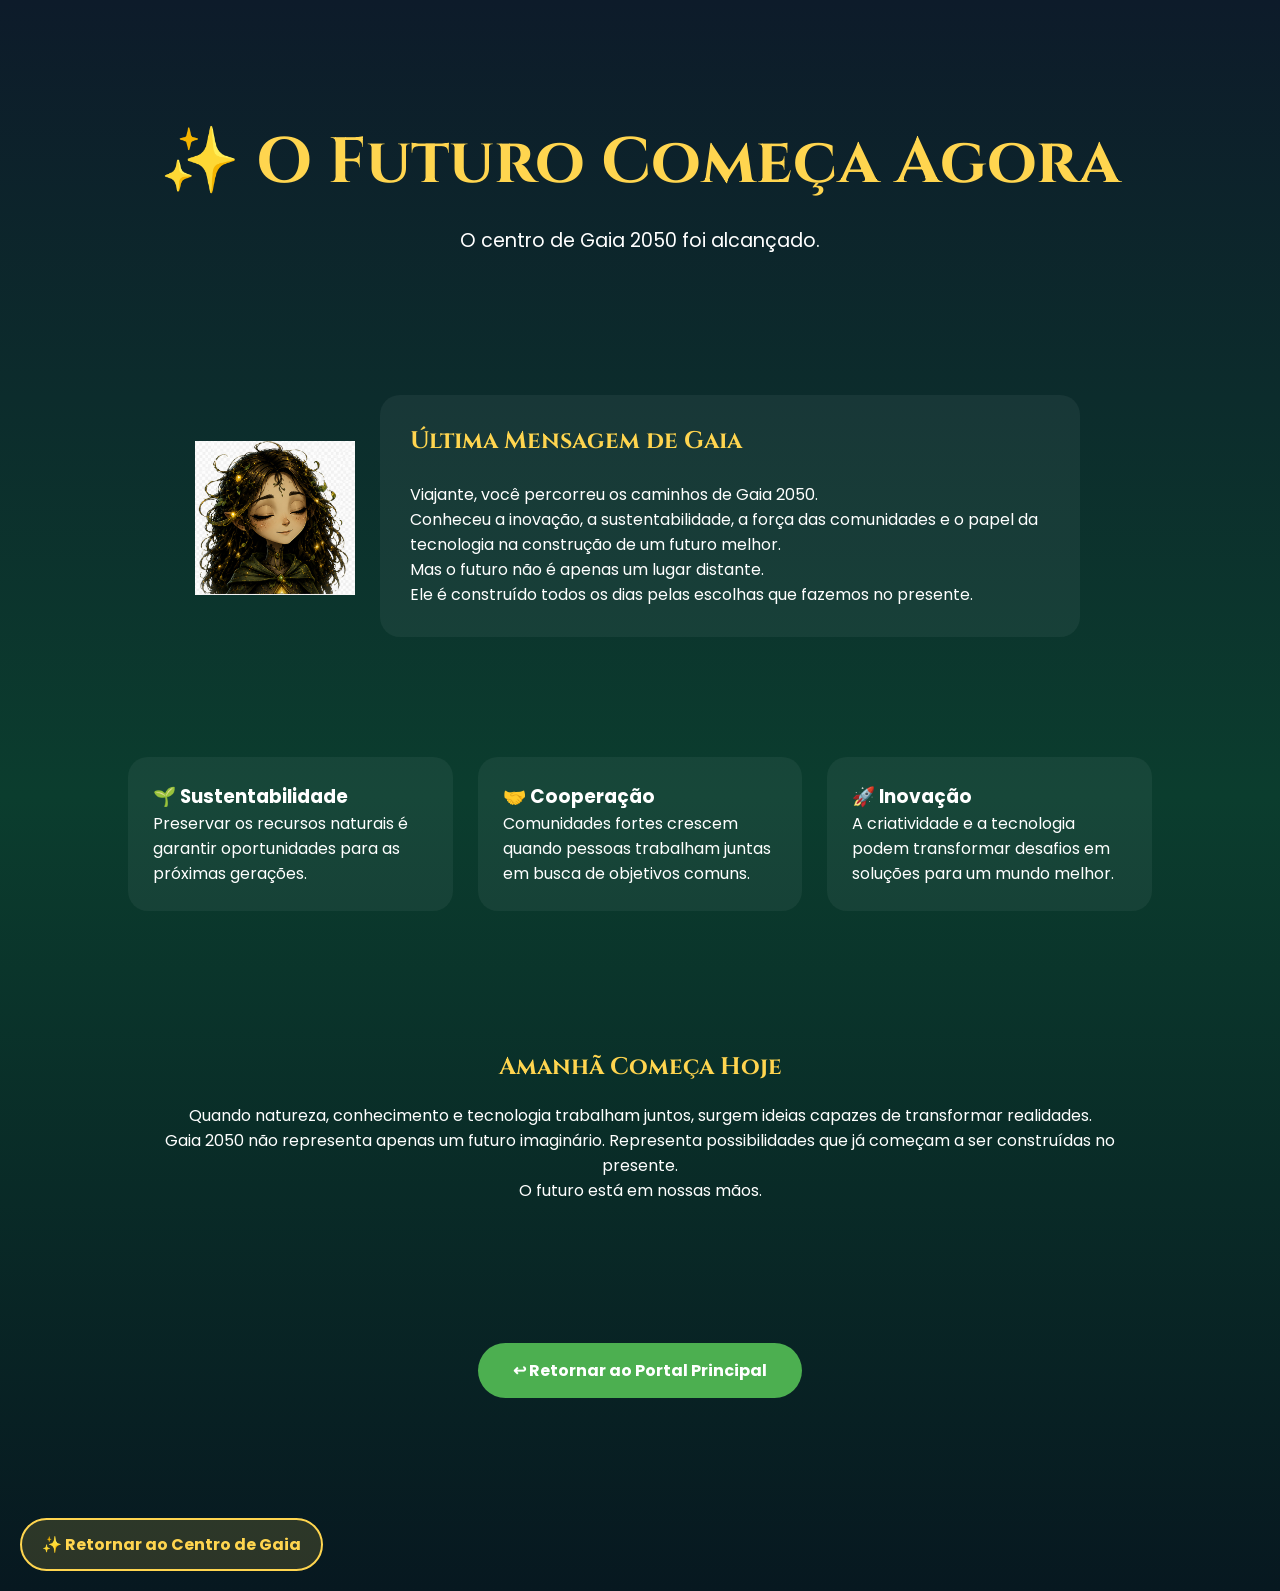
==== pages/conclusao.html @ 6778306f "Add files via upload" ====
<!DOCTYPE html>
<html lang="pt-BR">

<head>
    <meta charset="UTF-8">
    <meta name="viewport" content="width=device-width, initial-scale=1.0">
    <title>Conclusão | Gaia 2050</title>

    <link rel="stylesheet" href="../css/style.css">
</head>

<body>

    <section class="portal-banner">

        <h1>✨ O Futuro Começa Agora</h1>

        <p>
            O centro de Gaia 2050 foi alcançado.
        </p>

    </section>

    <section class="gaia-guide">

        <div class="gaia-avatar">
         <img src="../assets/img/gaia-feliz.png"
     alt="Gaia">
        </div>

        <div class="gaia-message">

            <h2>Última Mensagem de Gaia</h2>

            <p>
                Viajante, você percorreu os caminhos de Gaia 2050.
            </p>

            <p>
                Conheceu a inovação, a sustentabilidade, a força das comunidades e o papel da tecnologia na construção de um futuro melhor.
            </p>

            <p>
                Mas o futuro não é apenas um lugar distante.
            </p>

            <p>
                Ele é construído todos os dias pelas escolhas que fazemos no presente.
            </p>

        </div>

    </section>

    <section class="info-cards">

        <div class="info-card">

            <h3>🌱 Sustentabilidade</h3>

            <p>
                Preservar os recursos naturais é garantir oportunidades para as próximas gerações.
            </p>

        </div>

        <div class="info-card">

            <h3>🤝 Cooperação</h3>

            <p>
                Comunidades fortes crescem quando pessoas trabalham juntas em busca de objetivos comuns.
            </p>

        </div>

        <div class="info-card">

            <h3>🚀 Inovação</h3>

            <p>
                A criatividade e a tecnologia podem transformar desafios em soluções para um mundo melhor.
            </p>

        </div>

    </section>

    <section class="future-message">

        <h2>Amanhã Começa Hoje</h2>

        <p>
            Quando natureza, conhecimento e tecnologia trabalham juntos, surgem ideias capazes de transformar realidades.
        </p>

        <p>
            Gaia 2050 não representa apenas um futuro imaginário.
            Representa possibilidades que já começam a ser construídas no presente.
        </p>

        <p>
            O futuro está em nossas mãos.
        </p>

    </section>

    <section class="final-button">

        <a href="../index.html" class="portal-return">
            ↩ Retornar ao Portal Principal
        </a>

    </section>
 
   <a href="../index.html" class="btn-voltar">
    ✨ Retornar ao Centro de Gaia
</a>

</body>

</html>
---- css/style.css ----
@import url('https://fonts.googleapis.com/css2?family=Cinzel:wght@400;600;700&family=Poppins:wght@300;400;500;600&display=swap');

*{
    margin:0;
    padding:0;
    box-sizing:border-box;
}

body{
    font-family:'Poppins',sans-serif;
    background:linear-gradient(
        180deg,
        #0D1B2A,
        #0B3D2E,
        #071820
    );
    color:white;
    min-height:100vh;
}

.hero{
    height:100vh;
    display:flex;
    justify-content:center;
    align-items:center;
    text-align:center;
    padding:20px;
}

.hero-content h1{
    font-family:'Cinzel',serif;
    font-size:5rem;
    color:#FFD54F;
    margin-bottom:20px;
    text-shadow:0 0 20px rgba(255,213,79,0.5);
}

.slogan{
    font-size:1.3rem;
    max-width:700px;
    margin:0 auto 30px;
}

#enter-btn{
    background:#4CAF50;
    color:white;
    border:none;
    padding:15px 35px;
    border-radius:40px;
    font-size:1rem;
    cursor:pointer;
    transition:0.3s;
}

#enter-btn:hover{
    transform:scale(1.08);
    box-shadow:0 0 25px #4CAF50;
}

section{
    padding:80px 10%;
}

section h2{
    font-family:'Cinzel',serif;
    color:#FFD54F;
    margin-bottom:25px;
}

.gaia-box{
    background:rgba(255,255,255,0.05);
    backdrop-filter:blur(10px);
    border:1px solid rgba(255,255,255,0.1);
    border-radius:20px;
    padding:30px;
    max-width:900px;
    margin:auto;
}

.gaia-box p{
    margin-bottom:15px;
    line-height:1.8;
}

.cards-container{
    display:grid;
    grid-template-columns:repeat(auto-fit,minmax(250px,1fr));
    gap:25px;
    margin-top:40px;
}

.card{
    text-decoration:none;
    color:white;
    background:rgba(255,255,255,0.05);
    border:1px solid rgba(255,255,255,0.1);
    border-radius:20px;
    padding:30px;
    text-align:center;
    transition:0.3s;
    box-shadow: 0 0 20px rgba(255, 213, 79, 0.08);
}

.card:hover{
    transform:translateY(-10px);
    box-shadow:0 0 25px rgba(76,175,80,0.4);
    .card:hover {

    transform: translateY(-10px);

    box-shadow: 0 0 35px rgba(255, 213, 79, 0.35);

}
}

.card h3{
    margin-top:15px;
    font-size:1.2rem;
}

@media(max-width:768px){

    .hero-content h1{
        font-size:3rem;
    }

    .slogan{
        font-size:1rem;
    }

}

/* ===== AGRO DO FUTURO ===== */

.portal-banner {

text-align: center;

padding: 120px 20px 80px;

}

.portal-banner h1 {

font-family: 'Cinzel', serif;

font-size: 4rem;

color: #FFD54F;

margin-bottom: 20px;

}

.portal-banner p {


max-width: 800px;

margin: auto;

font-size: 1.2rem;


}

.gaia-guide {


display: flex;

flex-wrap: wrap;

gap: 30px;

align-items: center;

justify-content: center;

padding: 60px 10%;


}

.gaia-avatar {


font-size: 5rem;

background: rgba(255,255,255,0.05);

border-radius: 50%;

width: 150px;

height: 150px;

display: flex;

align-items: center;

justify-content: center;


}

.gaia-message {


max-width: 700px;

background: rgba(255,255,255,0.05);

border-radius: 20px;

padding: 30px;


}

.info-cards {


display: grid;

grid-template-columns: repeat(auto-fit, minmax(250px, 1fr));

gap: 25px;

padding: 60px 10%;


}

.info-card {


background: rgba(255,255,255,0.05);

border-radius: 20px;

padding: 25px;

transition: .3s;


}

.info-card:hover {


transform: translateY(-8px);


}

.future-message {


text-align: center;

padding: 80px 10%;


}

.future-message h2 {


color: #FFD54F;

margin-bottom: 20px;


}

/* ===== MISSAL ===== */

.missal-gallery {

    text-align: center;

    padding: 80px 10%;
}

.gallery {

    display: grid;

    grid-template-columns: repeat(auto-fit, minmax(250px, 1fr));

    gap: 20px;

    margin-top: 40px;
}

.gallery img {

    width: 100%;

    height: 250px;

    object-fit: cover;

    border-radius: 20px;

    background: rgba(255,255,255,0.05);

    border: 1px solid rgba(255,255,255,0.1);
}

/* ===== AUTOR ===== */

.autor-profile {

    display: flex;

    flex-wrap: wrap;

    align-items: center;

    justify-content: center;

    gap: 40px;

    padding: 60px 10%;
}

.autor-photo img {

    width: 250px;

    height: 250px;

    object-fit: cover;

    border-radius: 50%;

    border: 4px solid #FFD54F;
}

.autor-info {

    max-width: 600px;

    background: rgba(255,255,255,0.05);

    padding: 30px;

    border-radius: 20px;
}

.creator-gallery {

    text-align: center;

    padding: 80px 10%;
}

/* ===== CONCLUSÃO ===== */

.final-button {

    text-align: center;

    padding: 60px 20px 100px;
}

.portal-return {

    display: inline-block;

    padding: 15px 35px;

    border-radius: 50px;

    text-decoration: none;

    background: #4CAF50;

    color: white;

    font-weight: bold;

    transition: 0.3s;
}

.portal-return:hover {

    transform: scale(1.05);

    box-shadow: 0 0 20px rgba(76,175,80,0.5);
}

.gaia-avatar img{

    width:140px;

    height:auto;

    display:block;

    margin:auto;

    transition:.3s;

}

.gaia-avatar img:hover{

    transform:scale(1.05);

}


/* ===== ÁRVORE GAIA ===== */


.arvore-section {

    text-align: center;

    padding: 60px 20px;

}


.arvore-gaia {

    width: 400px;

    max-width: 90%;

    height: auto;

    display: block;

    margin: 30px auto;

}


.arvore-section h2 {

    color: #FFD54F;

    margin-bottom: 15px;

}

.arvore-section p {

    max-width: 700px;

    margin: auto;

    line-height: 1.8;

}

/* ===== GAIA PNG ===== */

.gaia-avatar img {

    width: 160px;

    height: auto;

    display: block;

    margin: auto;

}


/* ===== ANIMAÇÕES ===== */

@keyframes flutuar {

    0% {
        transform: translateY(0px);
    }

    50% {
        transform: translateY(-10px);
    }

    100% {
        transform: translateY(0px);
    }

}

.gaia-avatar img {

    animation: flutuar 3s ease-in-out infinite;

}

@keyframes brilhoArvore {

    0% {
        filter: drop-shadow(0 0 10px rgba(255,213,79,.3));
    }

    50% {
        filter: drop-shadow(0 0 30px rgba(255,213,79,.7));
    }

    100% {
        filter: drop-shadow(0 0 10px rgba(255,213,79,.3));
    }

}

.arvore-gaia {

    animation: brilhoArvore 4s infinite ease-in-out;

}

html {

    scroll-behavior: smooth;

}

@keyframes portalPulse {

    0% {
        box-shadow: 0 0 15px rgba(255,213,79,.05);
    }

    50% {
        box-shadow: 0 0 25px rgba(255,213,79,.15);
    }

    100% {
        box-shadow: 0 0 15px rgba(255,213,79,.05);
    }

}

.card {

    animation: portalPulse 4s infinite;

}

/* ===== O TÚNEL ===== */

#portal-transition {

    position: fixed;

    inset: 0;

    background: rgba(0,0,0,0.95);

    display: flex;

    flex-direction: column;

    align-items: center;

    justify-content: center;

    opacity: 0;

    visibility: hidden;

    transition: .6s;

    z-index: 9999;

}

#portal-transition.active {

    opacity: 1;

    visibility: visible;

}

.portal-circle {

    transform-origin: center;
    width: 160px;
    height: 160px;

    border-radius: 50%;

    border: 6px solid #FFD54F;

    background: radial-gradient(
        circle,
        rgba(255,213,79,0.4) 0%,
        rgba(255,213,79,0.1) 40%,
        transparent 70%
    );

    box-shadow:
        0 0 20px #FFD54F,
        0 0 60px #FFD54F,
        0 0 120px rgba(255,213,79,0.7);

    animation:
        portalSpin 1.5s linear infinite,
        portalPulse 2s ease-in-out infinite;

}

@keyframes portalExpand {

    0% {

        transform: scale(1);

    }

    100% {

        transform: scale(20);

    }

}

#portal-transition.active .portal-circle {

    animation:
        portalSpin 1.5s linear infinite,
        portalPulse 2s ease-in-out infinite,
        portalExpand 1.8s ease-in forwards;

}

#portal-text {

    margin-top: 30px;

    color: white;

    font-size: 1.2rem;

}

@keyframes portalSpin {

    from {

        transform: rotate(0deg) scale(1);

    }

    to {

        transform: rotate(360deg) scale(1.1);

    }

}

@keyframes portalPulse {

    0% {

        transform: scale(1);

    }

    50% {

        transform: scale(1.15);

    }

    100% {

        transform: scale(1);

    }

}

.portal-particles {

    position: absolute;

    width: 8px;

    height: 8px;

    border-radius: 50%;

    background: #FFD54F;

    animation: particleFloat 2s linear infinite;

}

@keyframes particleFloat {

    0% {

        opacity: 1;

        transform:
            translateY(0px)
            scale(1);

    }

    100% {

        opacity: 0;

        transform:
            translateY(-200px)
            scale(0);

    }

}

.portal-message {

    margin-top: 30px;

    text-align: center;

}

.portal-message img {

    width: 120px;

    animation: flutuar 2s infinite ease-in-out;

}

.video-btn {

    display: inline-block;

    margin-top: 20px;

    padding: 15px 30px;

    background: #FFD54F;

    color: #000;

    text-decoration: none;

    border-radius: 30px;

    font-weight: bold;

    transition: .3s;

}

.video-btn:hover {

    transform: scale(1.05);

}

/* ===== BOTÃO VOLTAR ===== */

.btn-voltar {

    display: inline-block;

    margin: 20px;

    padding: 12px 20px;

    background: rgba(255, 213, 79, 0.15);

    color: #FFD54F;

    text-decoration: none;

    border: 2px solid #FFD54F;

    border-radius: 30px;

    font-weight: bold;

    transition: 0.3s;

}

.btn-voltar:hover {

    background: #FFD54F;

    color: #000;

    transform: translateY(-2px);

}
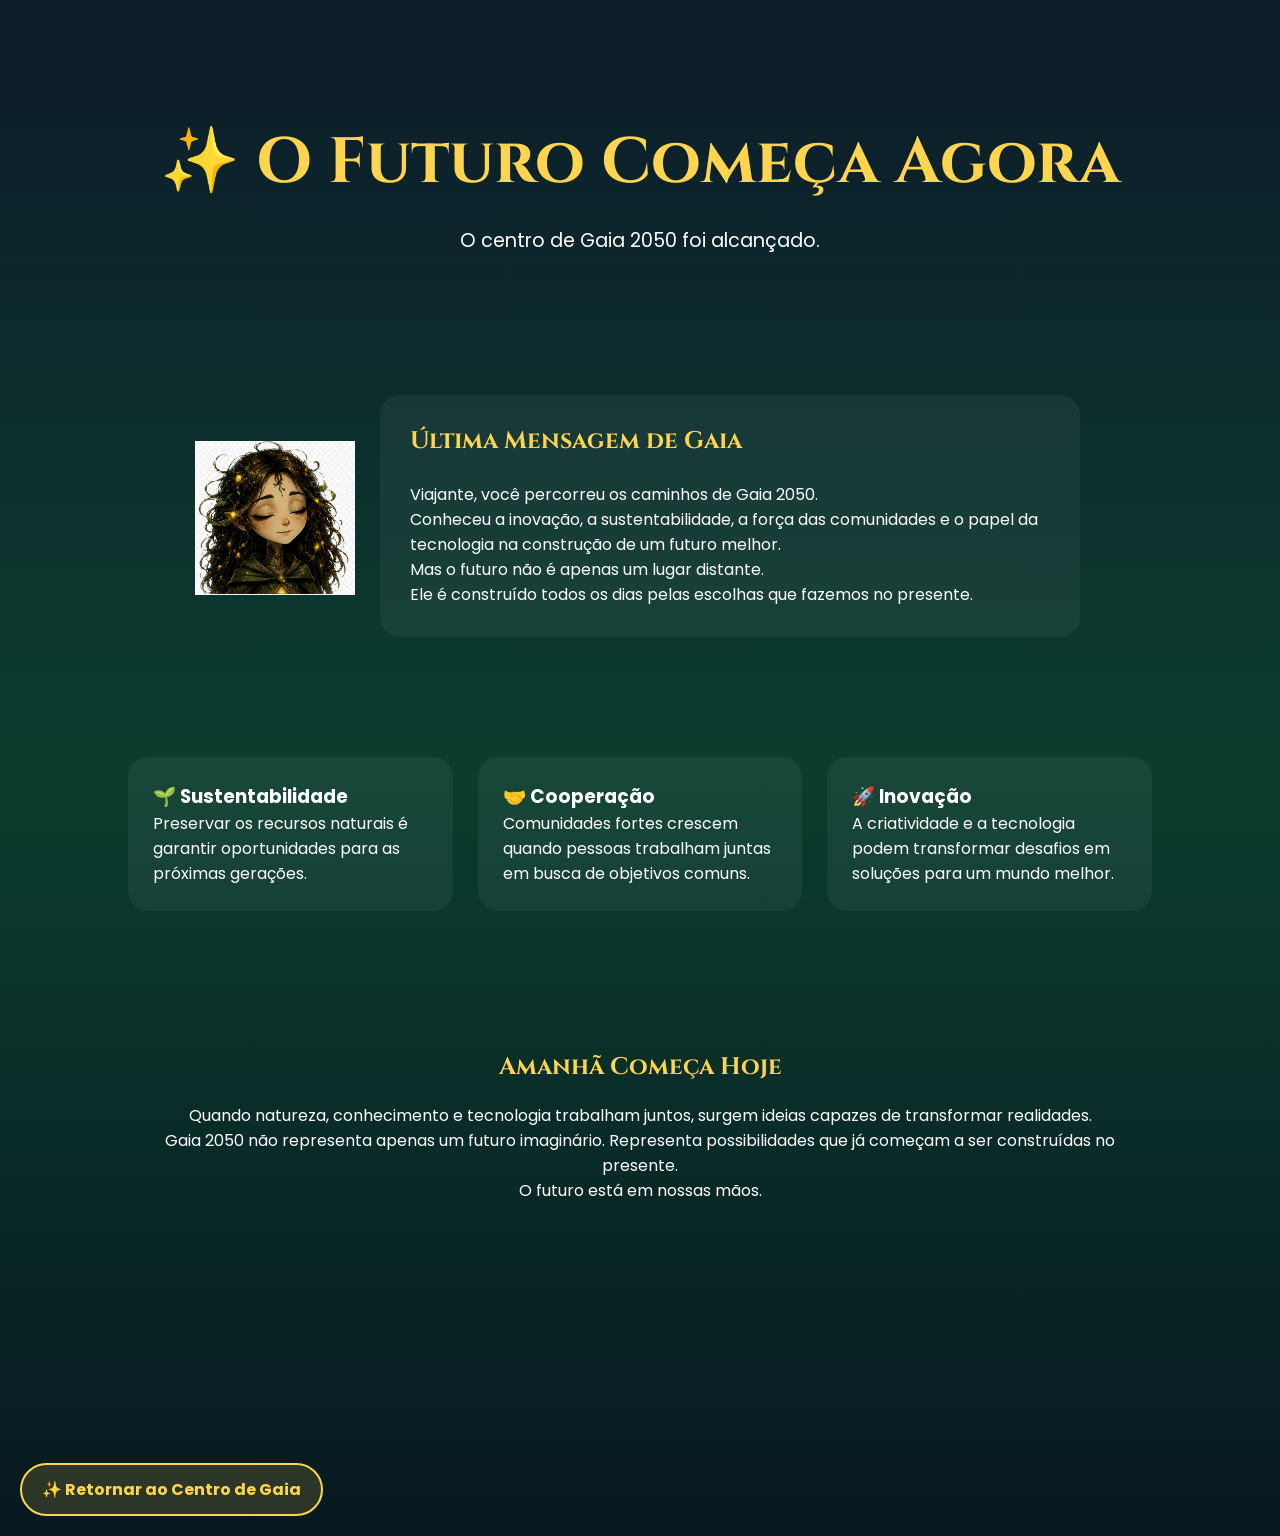
==== commit a1f7a68a: "Add files via upload" ====
--- a/pages/conclusao.html
+++ b/pages/conclusao.html
@@ -107,10 +107,6 @@
 
     <section class="final-button">
 
-        <a href="../index.html" class="portal-return">
-            ↩ Retornar ao Portal Principal
-        </a>
-
     </section>
  
    <a href="../index.html" class="btn-voltar">
--- a/css/style.css
+++ b/css/style.css
@@ -803,3 +803,69 @@
     transform: translateY(-2px);
 
 }
+
+/* ==========================
+   RESPONSIVIDADE MOBILE
+========================== */
+
+@media (max-width: 768px) {
+
+    .hero {
+        padding: 15px;
+    }
+
+    .portal-banner {
+
+    padding: 80px 20px 50px;
+
+}
+
+    .hero-content h1 {
+        font-size: 1.8rem;
+        line-height: 1.2;
+    }
+
+    .portal-banner h1 {
+
+    font-size: 1.8rem;
+
+}
+
+    .slogan {
+        font-size: 1rem;
+        padding: 0 10px;
+    }
+
+    section {
+        padding: 50px 5%;
+    }
+
+    section h2 {
+        font-size: 2rem;
+        text-align: center;
+    }
+
+    .cards-container {
+        grid-template-columns: 1fr;
+        gap: 20px;
+    }
+
+    .card {
+        padding: 25px;
+    }
+
+    .card h3 {
+        font-size: 1.1rem;
+    }
+
+    .gaia-img {
+        width: 180px;
+        max-width: 100%;
+    }
+
+    .arvore-gaia {
+        width: 250px;
+        max-width: 100%;
+    }
+
+}
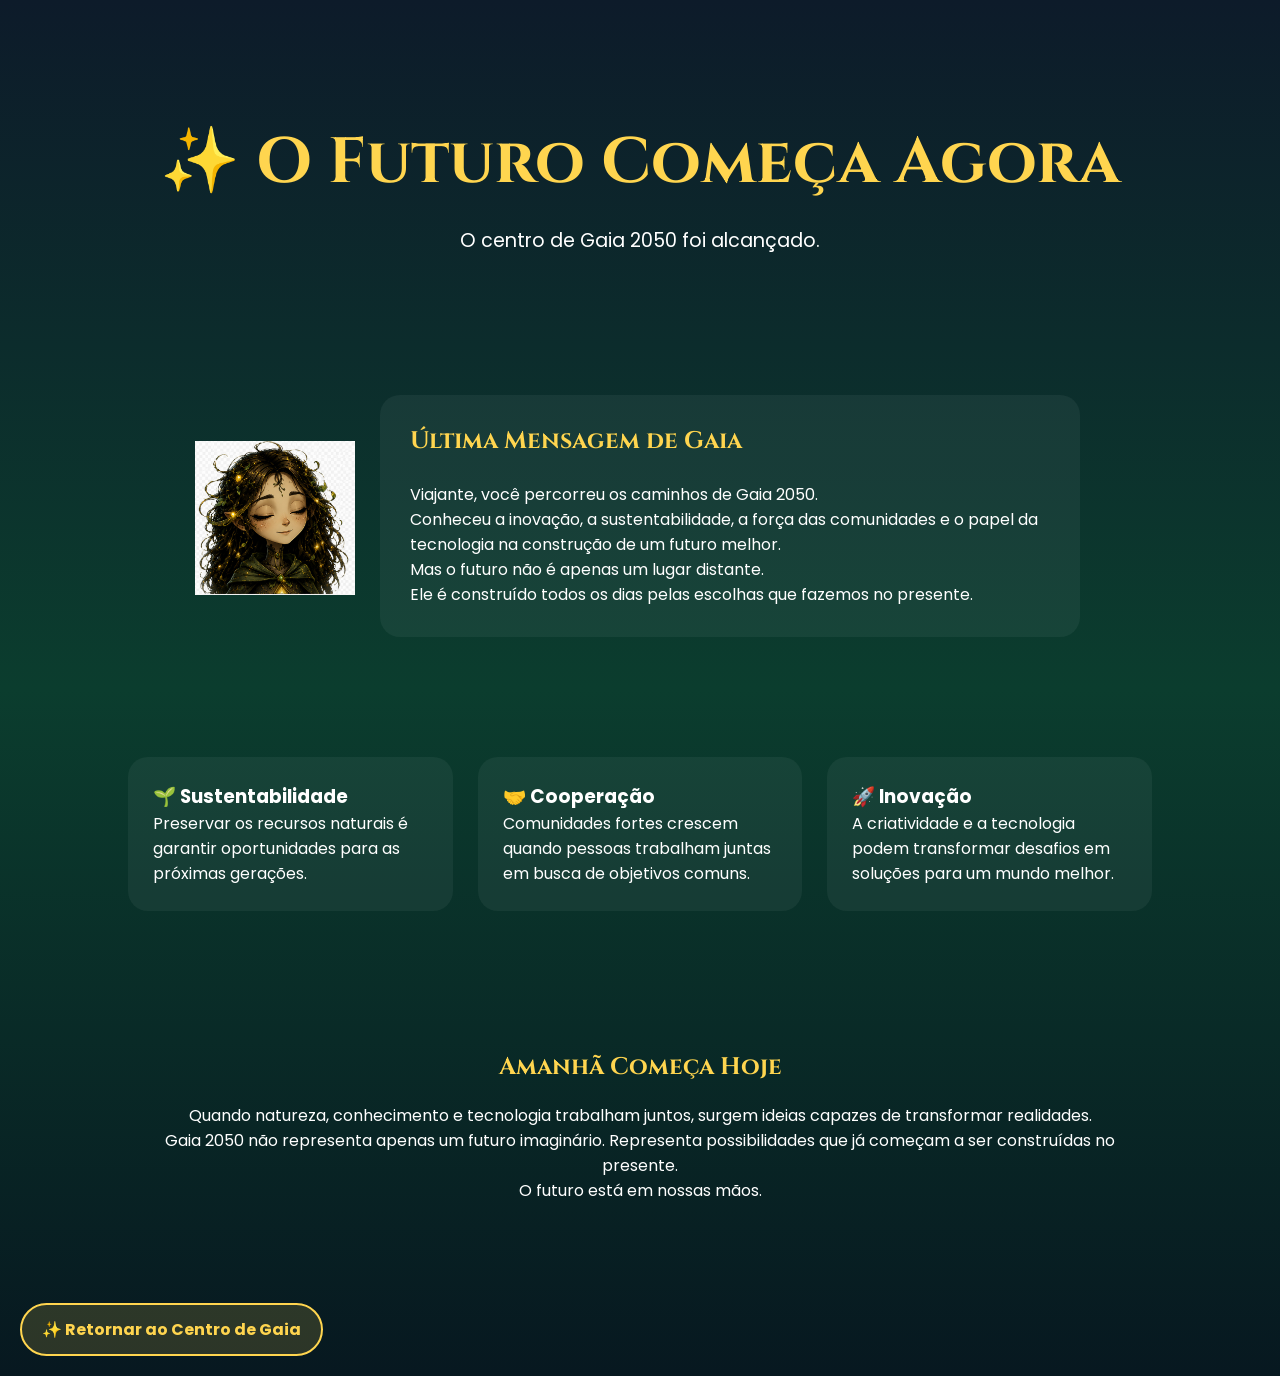
==== commit 427ac91b: "Add files via upload" ====
--- a/pages/conclusao.html
+++ b/pages/conclusao.html
@@ -104,10 +104,6 @@
         </p>
 
     </section>
-
-    <section class="final-button">
-
-    </section>
  
    <a href="../index.html" class="btn-voltar">
     ✨ Retornar ao Centro de Gaia
